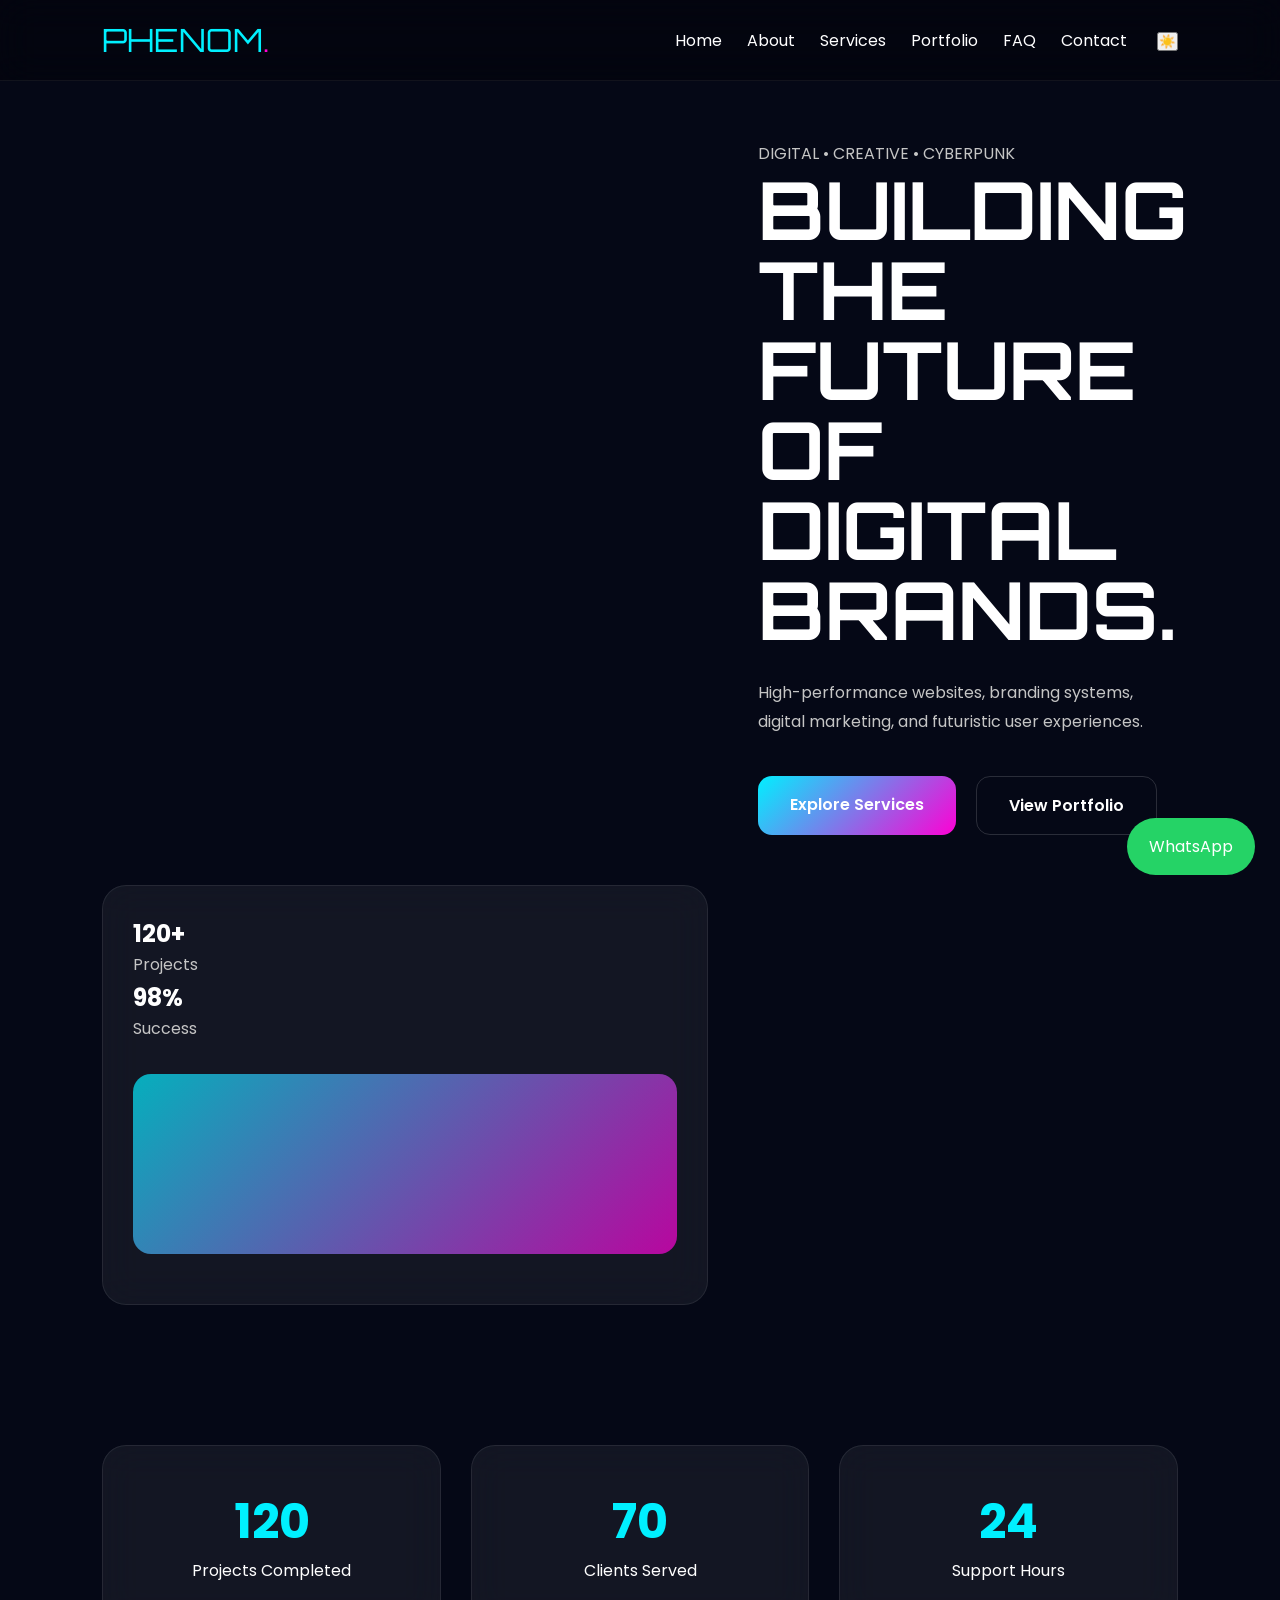
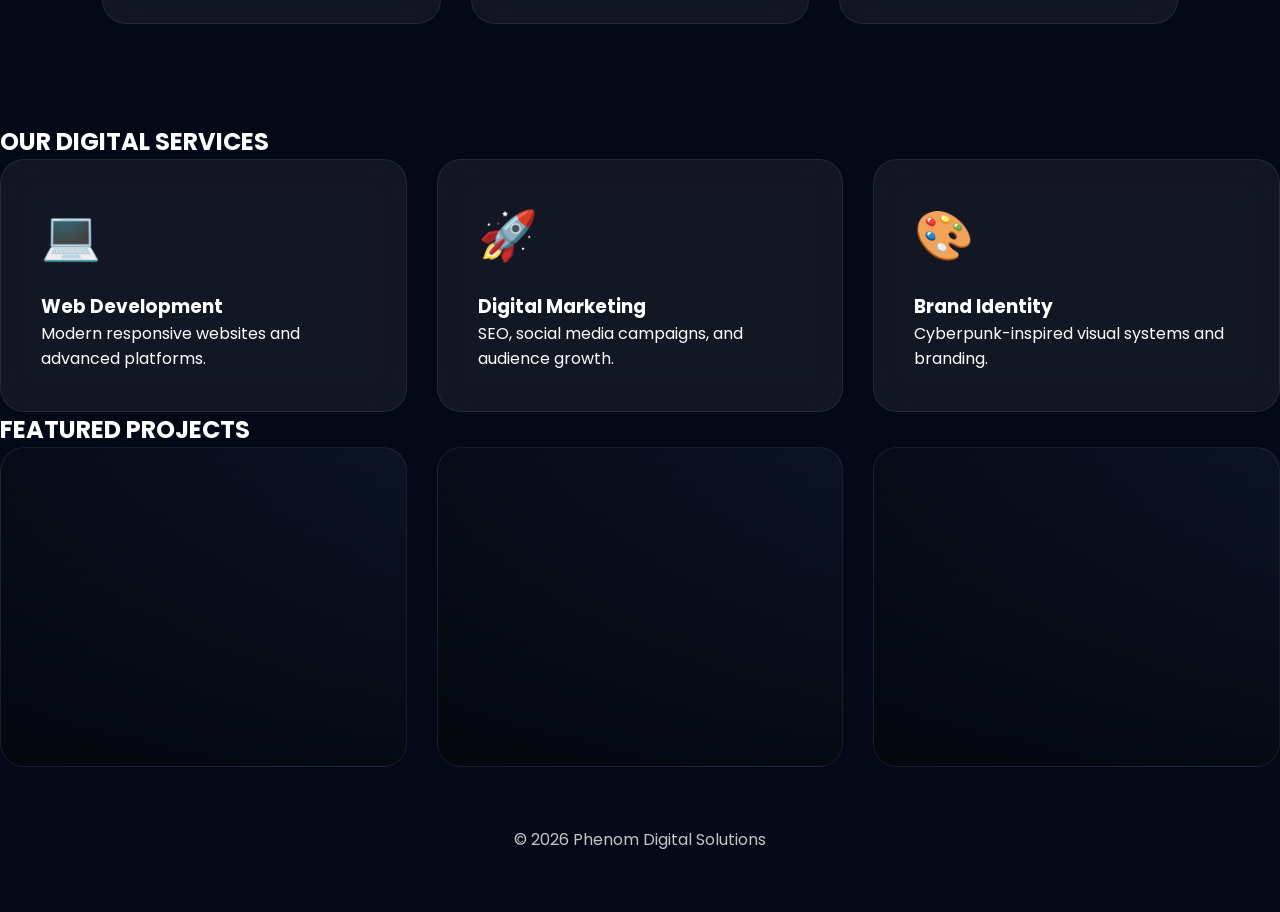
==== index.html @ ac48ceb0 "Add files via upload" ====
<!DOCTYPE html>
<html lang="en">
<head>
  <meta charset="UTF-8">
  <meta name="viewport" content="width=device-width, initial-scale=1.0">
  <title>Phenom Digital Solutions</title>

  <link rel="stylesheet" href="style.css">
  <link rel="preconnect" href="https://fonts.googleapis.com">
  <link rel="preconnect" href="https://fonts.gstatic.com" crossorigin>
  <link href="https://fonts.googleapis.com/css2?family=Orbitron:wght@400;500;700;800&family=Poppins:wght@300;400;500;600&display=swap" rel="stylesheet">
</head>
<body>

<div class="cursor-glow"></div>

<header>
  <div class="logo">
    PHENOM<span>.</span>
  </div>

  <nav>
    <ul class="nav-links" id="navLinks">
      <li><a href="index.html">Home</a></li>
      <li><a href="about.html">About</a></li>
      <li><a href="services.html">Services</a></li>
      <li><a href="portfolio.html">Portfolio</a></li>
      <li><a href="faq.html">FAQ</a></li>
      <li><a href="contact.html">Contact</a></li>
    </ul>

    <div class="nav-actions">
      <button id="themeToggle">☀️</button>

      <div class="hamburger" id="hamburger">
        <span></span>
        <span></span>
        <span></span>
      </div>
    </div>
  </nav>
</header>

<section class="hero">
  <div class="hero-grid"></div>

  <div class="hero-content fade-in">
    <p class="hero-tag">DIGITAL • CREATIVE • CYBERPUNK</p>

    <h1>
      BUILDING THE
      FUTURE OF
      DIGITAL BRANDS.
    </h1>

    <p>
      High-performance websites, branding systems,
      digital marketing, and futuristic user experiences.
    </p>

    <div class="hero-buttons">
      <a href="services.html" class="primary-btn">Explore Services</a>
      <a href="portfolio.html" class="secondary-btn">View Portfolio</a>
    </div>
  </div>

  <div class="dashboard-card glass-card fade-in">
    <div class="dashboard-top"></div>

    <div class="dashboard-stats">
      <div>
        <h2>120+</h2>
        <p>Projects</p>
      </div>

      <div>
        <h2>98%</h2>
        <p>Success</p>
      </div>
    </div>

    <div class="dashboard-chart"></div>
  </div>
</section>

<section class="stats">
  <div class="stat-card glass-card">
    <h2 class="counter" data-target="120">0</h2>
    <p>Projects Completed</p>
  </div>

  <div class="stat-card glass-card">
    <h2 class="counter" data-target="85">0</h2>
    <p>Clients Served</p>
  </div>

  <div class="stat-card glass-card">
    <h2 class="counter" data-target="24">0</h2>
    <p>Support Hours</p>
  </div>
</section>

<section class="services-preview">
  <div class="section-title">
    <h2>OUR DIGITAL SERVICES</h2>
  </div>

  <div class="service-grid">
    <div class="service-card glass-card fade-in">
      <div class="service-icon">💻</div>
      <h3>Web Development</h3>
      <p>Modern responsive websites and advanced platforms.</p>
    </div>

    <div class="service-card glass-card fade-in">
      <div class="service-icon">🚀</div>
      <h3>Digital Marketing</h3>
      <p>SEO, social media campaigns, and audience growth.</p>
    </div>

    <div class="service-card glass-card fade-in">
      <div class="service-icon">🎨</div>
      <h3>Brand Identity</h3>
      <p>Cyberpunk-inspired visual systems and branding.</p>
    </div>
  </div>
</section>

<section class="portfolio-preview">
  <div class="section-title">
    <h2>FEATURED PROJECTS</h2>
  </div>

  <div class="portfolio-grid">
    <div class="project-card"></div>
    <div class="project-card"></div>
    <div class="project-card"></div>
  </div>
</section>

<a href="https://wa.me/256760839923" class="whatsapp-btn">
  WhatsApp
</a>

<footer>
  <p>© 2026 Phenom Digital Solutions</p>
</footer>

<script src="script.js"></script>
</body>
</html>
---- style.css ----
:root{
  --bg:#050816;
  --surface:#0b1120;
  --primary:#00f0ff;
  --secondary:#ff00d4;
  --text:#ffffff;
  --muted:#c5c5c5;
  --glass:rgba(255,255,255,0.06);
}

body.light-mode{
  --bg:#eef3ff;
  --surface:#ffffff;
  --text:#111;
  --muted:#555;
  --glass:rgba(255,255,255,0.7);
}

*{
  margin:0;
  padding:0;
  box-sizing:border-box;
}

html{
  scroll-behavior:smooth;
}

body{
  background:var(--bg);
  color:var(--text);
  font-family:'Poppins',sans-serif;
  overflow-x:hidden;
  transition:.4s ease;
}

/* GLOBAL */

section{
  position:relative;
  z-index:2;
}

.section-spacing{
  padding:120px 8%;
}

.glass-card{
  background:var(--glass);
  border:1px solid rgba(255,255,255,0.08);
  backdrop-filter:blur(18px);
  border-radius:24px;
}

.fade-in{
  opacity:0;
  transform:translateY(40px);
  transition:1s ease;
}

.fade-in.show{
  opacity:1;
  transform:translateY(0);
}

/* HEADER */

header{
  position:fixed;
  top:0;
  width:100%;
  z-index:1000;
  display:flex;
  justify-content:space-between;
  align-items:center;
  padding:20px 8%;
  background:rgba(0,0,0,0.3);
  backdrop-filter:blur(18px);
  border-bottom:1px solid rgba(255,255,255,0.06);
}

.logo{
  font-family:'Orbitron',sans-serif;
  font-size:2rem;
  color:var(--primary);
}

.logo span{
  color:var(--secondary);
}

nav{
  display:flex;
  align-items:center;
  gap:30px;
}

.nav-links{
  display:flex;
  list-style:none;
  gap:25px;
}

.nav-links a{
  text-decoration:none;
  color:var(--text);
  transition:.3s;
}

.nav-links a:hover{
  color:var(--primary);
}

/* HERO */

.hero{
  min-height:100vh;
  display:grid;
  grid-template-columns:1fr 420px;
  align-items:center;
  gap:50px;
  padding:140px 8%;
}

.hero h1{
  font-size:5rem;
  line-height:1;
  font-family:'Orbitron',sans-serif;
  margin-bottom:30px;
}

.hero p{
  color:var(--muted);
  line-height:1.8;
}

.hero-buttons{
  display:flex;
  gap:20px;
  margin-top:40px;
}

.primary-btn,
.secondary-btn{
  padding:16px 32px;
  border-radius:14px;
  text-decoration:none;
  font-weight:600;
}

.primary-btn{
  background:linear-gradient(135deg,var(--primary),var(--secondary));
  color:white;
}

.secondary-btn{
  border:1px solid rgba(255,255,255,0.15);
  color:var(--text);
}

/* DASHBOARD */

.dashboard-card{
  padding:30px;
  min-height:420px;
}

.dashboard-chart{
  margin-top:30px;
  height:180px;
  border-radius:18px;
  background:linear-gradient(135deg,var(--primary),var(--secondary));
  opacity:.7;
}

/* STATS */

.stats{
  display:grid;
  grid-template-columns:repeat(auto-fit,minmax(220px,1fr));
  gap:30px;
  padding:0 8% 100px;
}

.stat-card{
  padding:40px;
  text-align:center;
}

.stat-card h2{
  font-size:3rem;
  color:var(--primary);
}

/* SERVICES */

.service-grid{
  display:grid;
  grid-template-columns:repeat(auto-fit,minmax(280px,1fr));
  gap:30px;
}

.service-card{
  padding:40px;
  transition:.4s ease;
}

.service-card:hover{
  transform:translateY(-10px);
  box-shadow:0 0 30px rgba(0,240,255,0.15);
}

.service-icon{
  font-size:3rem;
  margin-bottom:20px;
}

/* PROJECTS */

.portfolio-grid{
  display:grid;
  grid-template-columns:repeat(auto-fit,minmax(300px,1fr));
  gap:30px;
}

.project-card{
  min-height:320px;
  padding:30px;
  border-radius:24px;
  background:
  linear-gradient(rgba(0,0,0,.5),rgba(0,0,0,.8)),
  linear-gradient(135deg,#10182f,#1b2f5b);
  border:1px solid rgba(255,255,255,0.08);
  transition:.4s ease;
  display:flex;
  align-items:end;
}

.project-card:hover{
  transform:translateY(-10px);
}

/* FAQ */

.faq-container{
  display:flex;
  flex-direction:column;
  gap:25px;
}

.faq-item{
  padding:35px;
}

/* CONTACT */

.contact-layout{
  display:grid;
  grid-template-columns:repeat(auto-fit,minmax(320px,1fr));
  gap:30px;
}

.contact-form{
  padding:40px;
  display:flex;
  flex-direction:column;
  gap:20px;
}

.contact-form input,
.contact-form textarea{
  padding:16px;
  border:none;
  border-radius:14px;
  background:rgba(255,255,255,0.05);
  color:var(--text);
}

.contact-info{
  padding:40px;
}

/* WHATSAPP */

.whatsapp-btn{
  position:fixed;
  bottom:25px;
  right:25px;
  background:#25d366;
  color:white;
  padding:16px 22px;
  border-radius:50px;
  text-decoration:none;
  z-index:999;
}

/* FOOTER */

footer{
  padding:60px 8%;
  text-align:center;
  color:var(--muted);
}

/* MOBILE */

.hamburger{
  display:none;
}

@media(max-width:950px){

  .hero{
    grid-template-columns:1fr;
  }

  .hero h1{
    font-size:3rem;
  }

  .nav-links{
    position:fixed;
    top:80px;
    right:-100%;
    width:260px;
    height:100vh;
    background:#0b1120;
    flex-direction:column;
    padding:40px;
    transition:.4s;
  }

  .nav-links.active{
    right:0;
  }

  .hamburger{
    display:flex;
    flex-direction:column;
    gap:5px;
    cursor:pointer;
  }

  .hamburger span{
    width:25px;
    height:3px;
    background:white;
  }

}
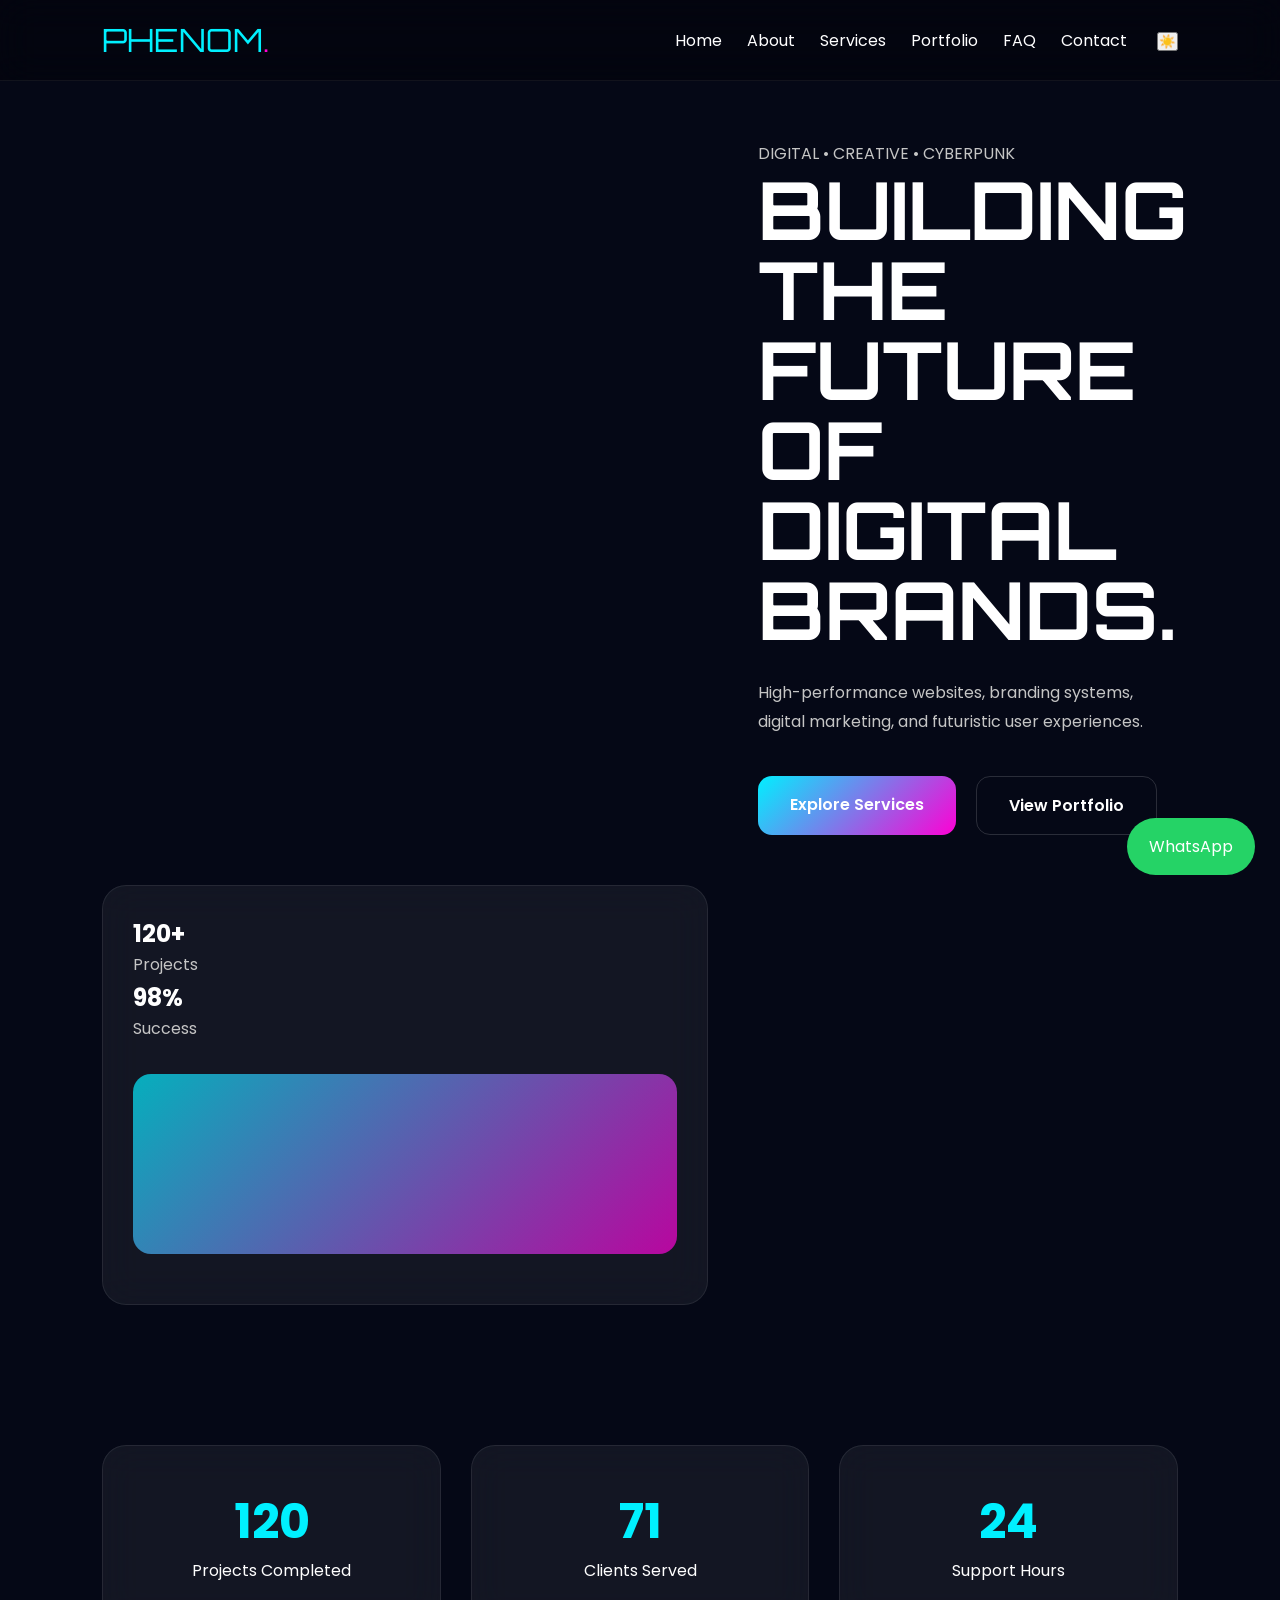
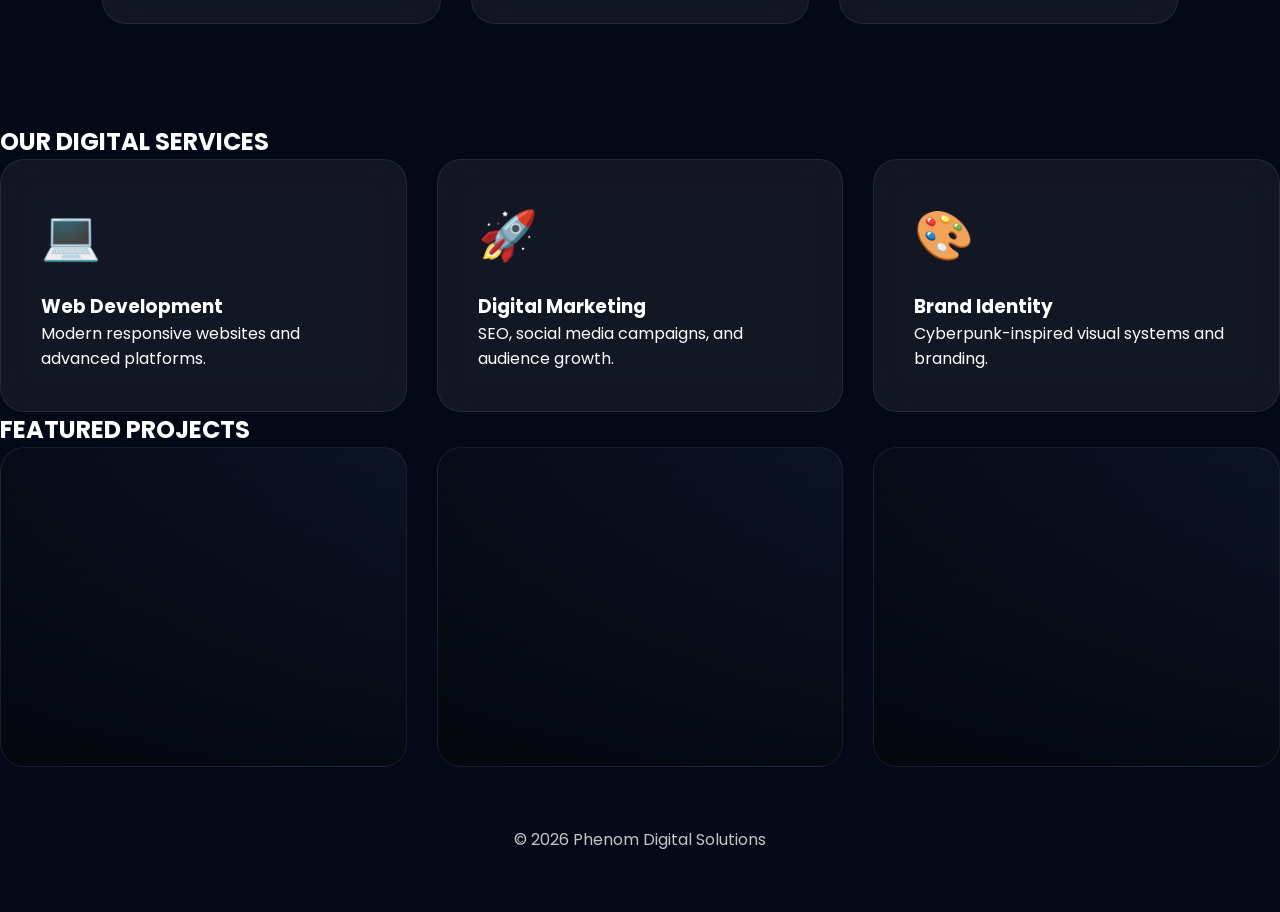
==== commit c79bda75: "Update index.html" ====
--- a/index.html
+++ b/index.html
@@ -138,7 +138,7 @@
   </div>
 </section>
 
-<a href="https://wa.me/256760839923" class="whatsapp-btn">
+<a href="https://wa.me/256760839932" class="whatsapp-btn">
   WhatsApp
 </a>
 
@@ -148,4 +148,4 @@
 
 <script src="script.js"></script>
 </body>
-</html>+</html>
